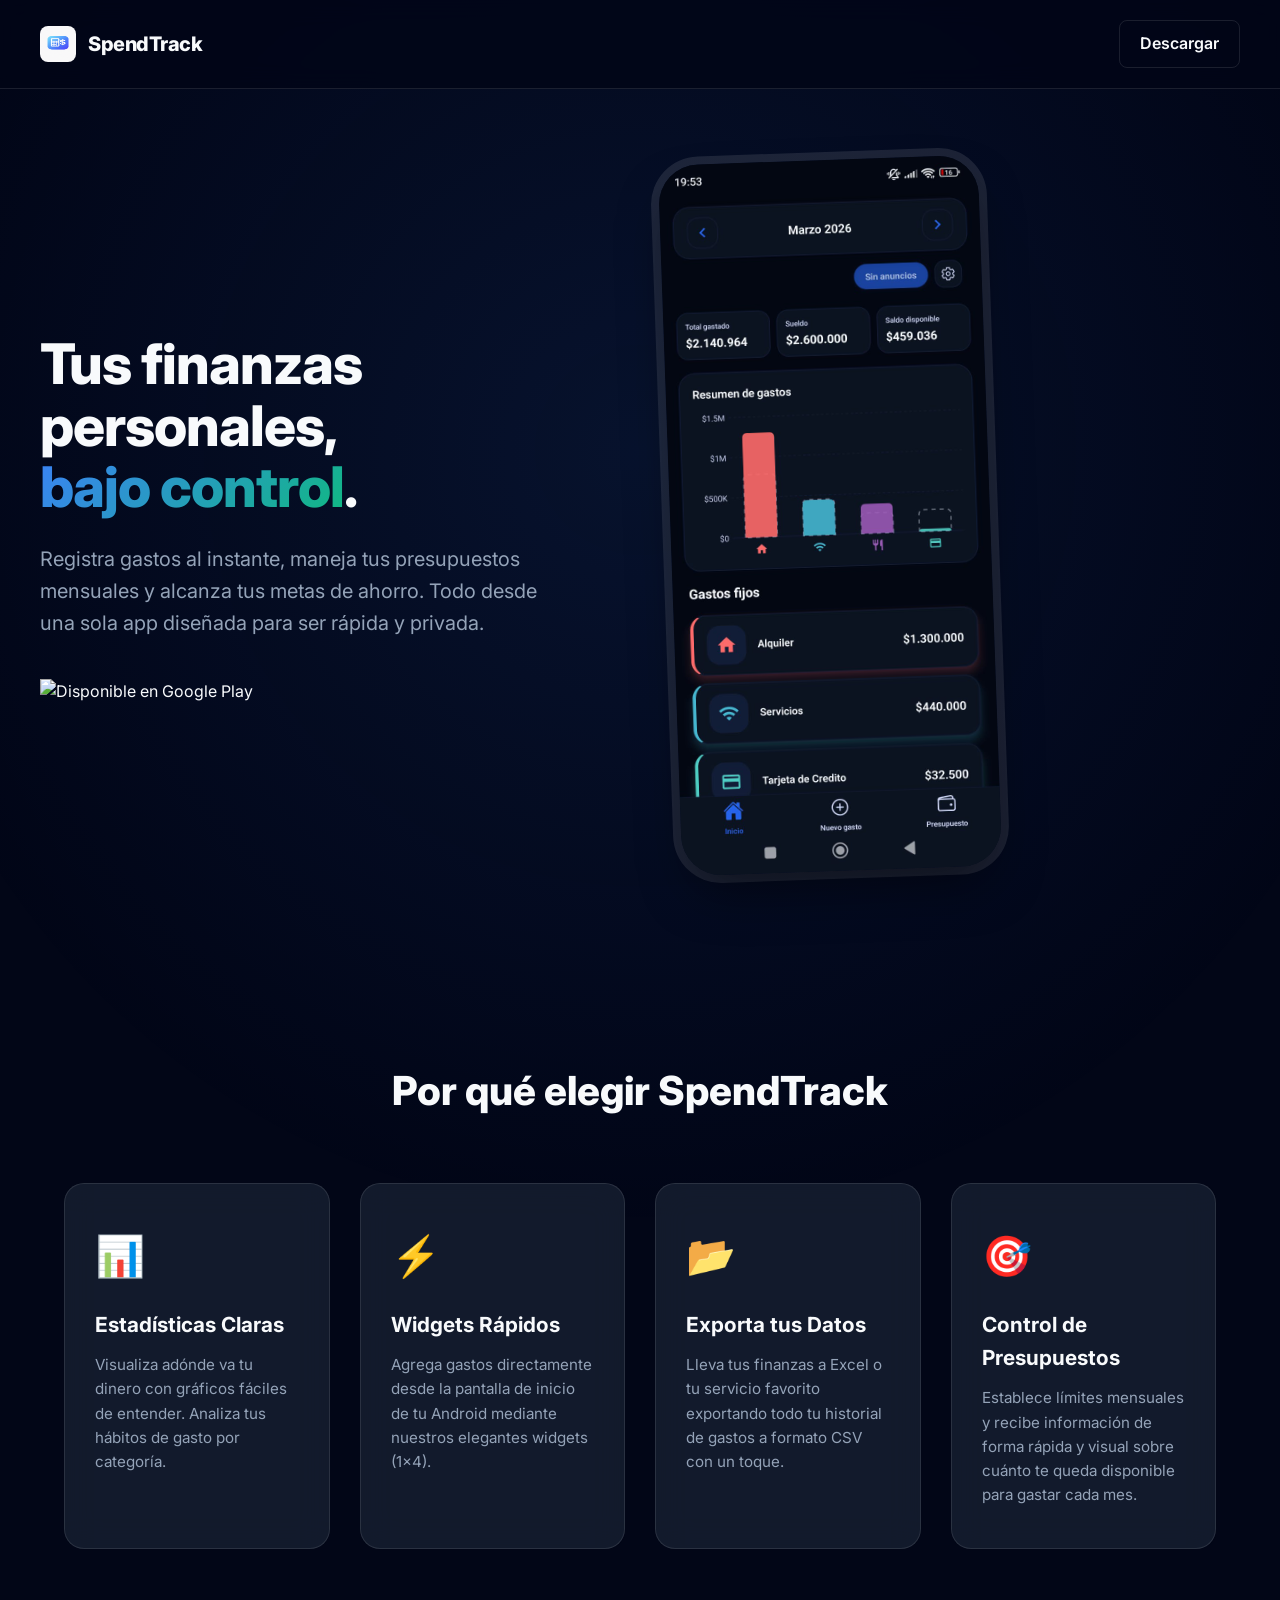
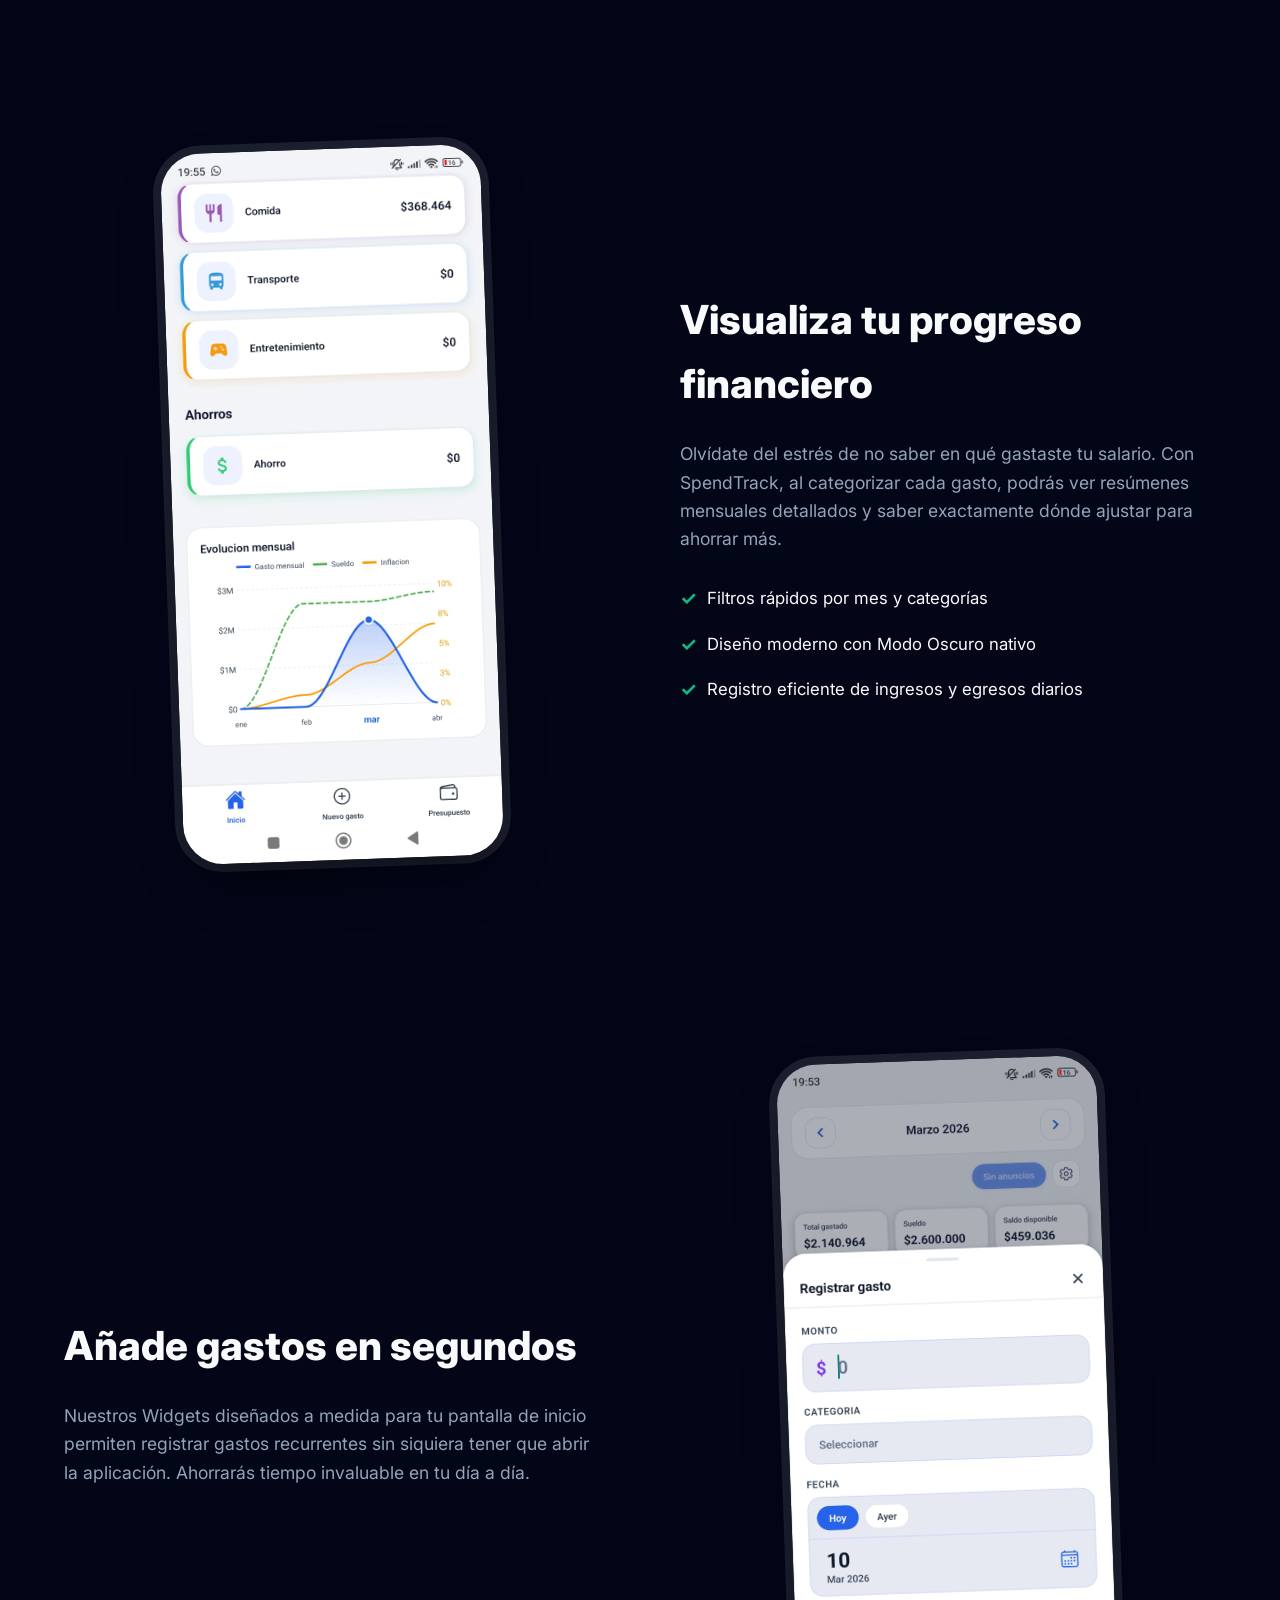
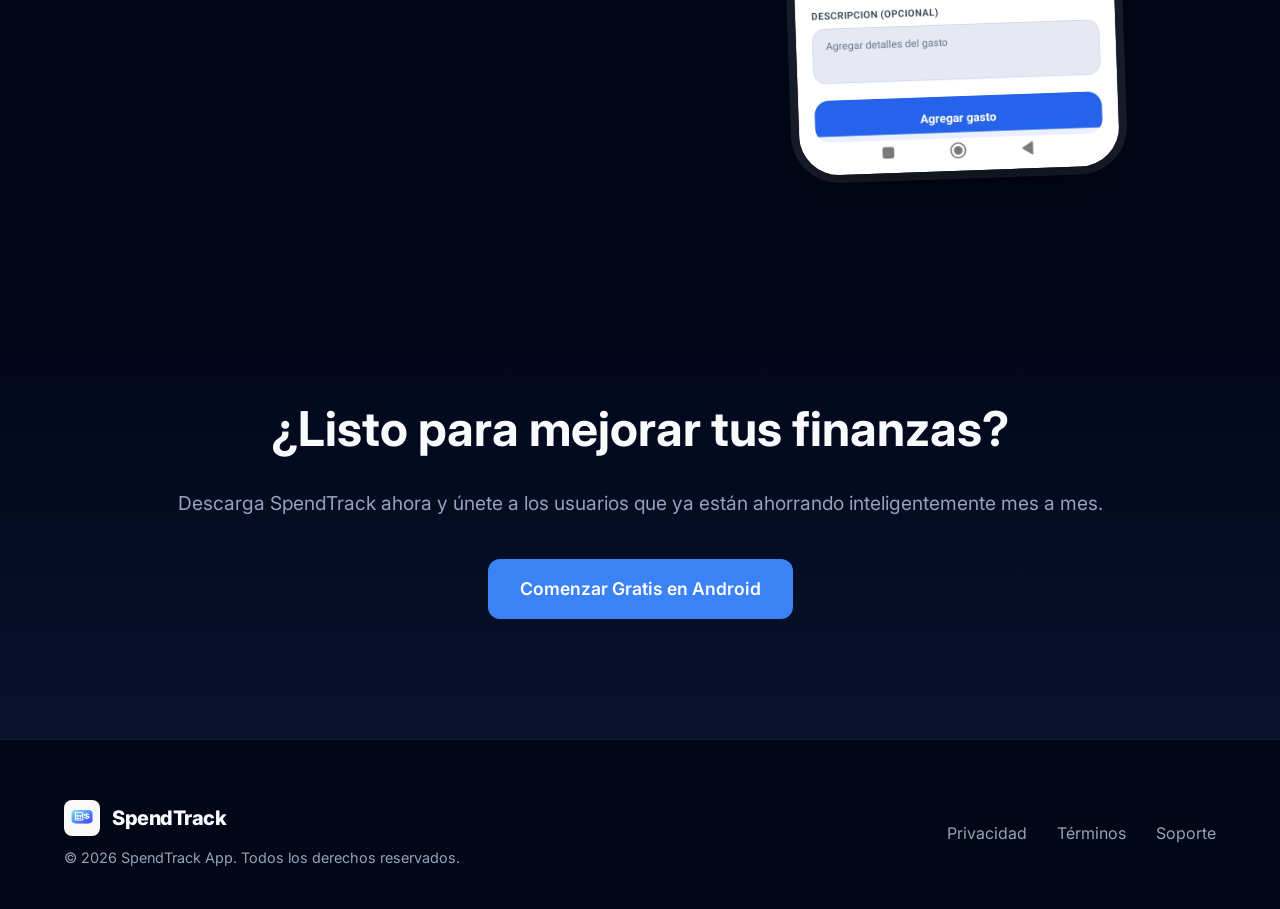
==== index.html @ b10edd85 "Pagina" ====
<!DOCTYPE html>
<html lang="es">
<head>
    <meta charset="UTF-8">
    <meta name="viewport" content="width=device-width, initial-scale=1.0">
    <!-- SEO Meta Tags -->
    <title>SpendTrack - La Mejor App de Control de Gastos y Presupuestos</title>
    <meta name="description" content="Toma el control de tus finanzas personales con SpendTrack. Registra gastos diarios, configura presupuestos mensuales, obtén estadísticas visuales y exporta a CSV.">
    <meta name="keywords" content="control de gastos, finanzas personales, presupuesto, tracker, app gastos, spendtrack">
    <link rel="canonical" href="https://ndirenzo.github.io/">
    
    <!-- Open Graph / Redes Sociales -->
    <meta property="og:title" content="SpendTrack - Controla tus Gastos Diarios">
    <meta property="og:description" content="Toma el control de tus finanzas personales con SpendTrack. Rápido, seguro y con widgets para Android.">
    <meta property="og:image" content="https://ndirenzo.github.io/assets/splash.png">
    <meta property="og:url" content="https://ndirenzo.github.io/">
    <meta property="og:type" content="website">

    <!-- Fonts -->
    <link rel="preconnect" href="https://fonts.googleapis.com">
    <link rel="preconnect" href="https://fonts.gstatic.com" crossorigin>
    <link href="https://fonts.googleapis.com/css2?family=Inter:wght@300;400;600;800&display=swap" rel="stylesheet">
    
    <!-- Styles -->
    <link rel="stylesheet" href="styles.css">
    
    <link rel="icon" type="image/png" href="assets/splash.png">
</head>
<body>
    <!-- Navbar -->
    <nav class="navbar">
        <div class="logo">
            <img src="assets/splash.png" alt="SpendTrack Logo" class="logo-img">
            <span>SpendTrack</span>
        </div>
        <a href="https://play.google.com/store/apps/details?id=com.controlgastos.appstock" target="_blank" class="btn btn-nav">Descargar</a>
    </nav>

    <!-- Hero Section -->
    <header class="hero">
        <div class="hero-content">
            <div class="hero-text reveal">
                <h1>Tus finanzas personales, <br><span class="highlight">bajo control</span>.</h1>
                <p>Registra gastos al instante, maneja tus presupuestos mensuales y alcanza tus metas de ahorro. Todo desde una sola app diseñada para ser rápida y privada.</p>
                <div class="cta-group">
                    <a href="https://play.google.com/store/apps/details?id=com.controlgastos.appstock" target="_blank" class="btn-download">
                        <img src="https://upload.wikimedia.org/wikipedia/commons/7/78/Google_Play_Store_badge_EN.svg" alt="Disponible en Google Play" class="play-badge">
                    </a>
                </div>
            </div>
            <div class="hero-image reveal">
                <img src="assets/home_esp_neg.jpeg" alt="Pantalla de inicio SpendTrack" class="app-mockup">
            </div>
        </div>
    </header>

    <!-- Features Section -->
    <section class="features" id="caracteristicas">
        <div class="container reveal">
            <h2 class="section-title">Por qué elegir SpendTrack</h2>
            <div class="feature-grid">
                <div class="feature-card">
                    <div class="feature-icon">📊</div>
                    <h3>Estadísticas Claras</h3>
                    <p>Visualiza adónde va tu dinero con gráficos fáciles de entender. Analiza tus hábitos de gasto por categoría.</p>
                </div>
                <div class="feature-card">
                    <div class="feature-icon">⚡</div>
                    <h3>Widgets Rápidos</h3>
                    <p>Agrega gastos directamente desde la pantalla de inicio de tu Android mediante nuestros elegantes widgets (1x4).</p>
                </div>
                <div class="feature-card">
                    <div class="feature-icon">📂</div>
                    <h3>Exporta tus Datos</h3>
                    <p>Lleva tus finanzas a Excel o tu servicio favorito exportando todo tu historial de gastos a formato CSV con un toque.</p>
                </div>
                <div class="feature-card">
                    <div class="feature-icon">🎯</div>
                    <h3>Control de Presupuestos</h3>
                    <p>Establece límites mensuales y recibe información de forma rápida y visual sobre cuánto te queda disponible para gastar cada mes.</p>
                </div>
            </div>
        </div>
    </section>

    <!-- Showcase Section -->
    <section class="showcase">
        <div class="container">
            <div class="showcase-content reveal">
                <div class="showcase-image">
                    <img src="assets/graf_esp.jpeg" alt="Estadísticas de gastos" class="app-mockup">
                </div>
                <div class="showcase-text">
                    <h2>Visualiza tu progreso financiero</h2>
                    <p>Olvídate del estrés de no saber en qué gastaste tu salario. Con SpendTrack, al categorizar cada gasto, podrás ver resúmenes mensuales detallados y saber exactamente dónde ajustar para ahorrar más.</p>
                    <ul class="benefit-list">
                        <li>Filtros rápidos por mes y categorías</li>
                        <li>Diseño moderno con Modo Oscuro nativo</li>
                        <li>Registro eficiente de ingresos y egresos diarios</li>
                    </ul>
                </div>
            </div>
        </div>
    </section>

    <!-- Showcase Reversed (Widgets) -->
    <section class="showcase showcase-reverse">
        <div class="container">
            <div class="showcase-content reveal">
                <div class="showcase-text">
                    <h2>Añade gastos en segundos</h2>
                    <p>Nuestros Widgets diseñados a medida para tu pantalla de inicio permiten registrar gastos recurrentes sin siquiera tener que abrir la aplicación. Ahorrarás tiempo invaluable en tu día a día.</p>
                </div>
                <div class="showcase-image showcase-widget">
                    <img src="assets/gasto_esp.jpeg" alt="Registro rápido" class="app-mockup">
                </div>
            </div>
        </div>
    </section>

    <!-- Final CTA -->
    <section class="cta-section reveal">
        <div class="container text-center">
            <h2>¿Listo para mejorar tus finanzas?</h2>
            <p>Descarga SpendTrack ahora y únete a los usuarios que ya están ahorrando inteligentemente mes a mes.</p>
            <a href="https://play.google.com/store/apps/details?id=com.controlgastos.appstock" target="_blank" class="btn btn-primary btn-large">
                Comenzar Gratis en Android
            </a>
        </div>
    </section>

    <!-- Footer -->
    <footer>
        <div class="container footer-content">
            <div class="footer-brand">
                <div class="logo">
                    <img src="assets/splash.png" alt="SpendTrack Logo" class="logo-img">
                    <span>SpendTrack</span>
                </div>
                <p>&copy; 2026 SpendTrack App. Todos los derechos reservados.</p>
            </div>
            <div class="footer-links">
                <a href="#">Privacidad</a>
                <a href="#">Términos</a>
                <a href="mailto:soporte@controlgastos.appstock">Soporte</a>
            </div>
        </div>
    </footer>

    <!-- Scripts -->
    <script src="script.js"></script>
</body>
</html>
---- styles.css ----
:root {
    --primary: #3b82f6;
    --primary-hover: #2563eb;
    --bg-dark: #020617; /* Very dark slate */
    --card-bg: rgba(30, 41, 59, 0.6);
    --card-border: rgba(255, 255, 255, 0.1);
    --text-main: #f8fafc;
    --text-muted: #94a3b8;
    --accent: #10b981;
}

* {
    margin: 0;
    padding: 0;
    box-sizing: border-box;
}

body {
    font-family: 'Inter', -apple-system, BlinkMacSystemFont, 'Segoe UI', Roboto, sans-serif;
    background-color: var(--bg-dark);
    color: var(--text-main);
    line-height: 1.6;
    overflow-x: hidden;
}

/* Background Gradients */
body::before {
    content: '';
    position: fixed;
    top: -50%;
    left: -50%;
    width: 200%;
    height: 200%;
    background: radial-gradient(circle at 50% 50%, rgba(59, 130, 246, 0.1) 0%, rgba(2, 6, 23, 0) 50%);
    z-index: -1;
    pointer-events: none;
}

a {
    text-decoration: none;
    color: inherit;
}

.container {
    max-width: 1200px;
    margin: 0 auto;
    padding: 0 24px;
}

/* Navbar */
.navbar {
    display: flex;
    justify-content: space-between;
    align-items: center;
    padding: 20px 40px;
    background: rgba(2, 6, 23, 0.8);
    backdrop-filter: blur(12px);
    -webkit-backdrop-filter: blur(12px);
    position: fixed;
    width: 100%;
    top: 0;
    z-index: 100;
    border-bottom: 1px solid var(--card-border);
}

.logo {
    display: flex;
    align-items: center;
    gap: 12px;
    font-weight: 800;
    font-size: 1.25rem;
    letter-spacing: -0.5px;
}

.logo-img {
    width: 36px;
    height: 36px;
    border-radius: 8px;
}

.btn {
    display: inline-block;
    padding: 10px 20px;
    border-radius: 8px;
    font-weight: 600;
    transition: all 0.3s ease;
    cursor: pointer;
}

.btn-nav {
    background: transparent;
    border: 1px solid var(--card-border);
    color: var(--text-main);
}

.btn-nav:hover {
    background: rgba(255, 255, 255, 0.1);
}

.btn-primary {
    background: var(--primary);
    color: #fff;
    border: none;
}

.btn-primary:hover {
    background: var(--primary-hover);
    transform: translateY(-2px);
    box-shadow: 0 10px 20px rgba(59, 130, 246, 0.3);
}

.btn-large {
    padding: 16px 32px;
    font-size: 1.1rem;
    border-radius: 12px;
}

.play-badge {
    height: 54px;
    transition: transform 0.2s;
}

.btn-download {
    display: inline-block;
}

.btn-download:hover .play-badge {
    transform: scale(1.05);
}

/* Hero Section */
.hero {
    padding: 160px 24px 80px;
    min-height: 100vh;
    display: flex;
    align-items: center;
    justify-content: center;
}

.hero-content {
    max-width: 1200px;
    display: grid;
    grid-template-columns: 1fr 1fr;
    gap: 60px;
    align-items: center;
}

.hero-text h1 {
    font-size: 3.5rem;
    line-height: 1.1;
    font-weight: 800;
    margin-bottom: 24px;
    letter-spacing: -1px;
}

.highlight {
    background: linear-gradient(135deg, #3b82f6, #10b981);
    -webkit-background-clip: text;
    -webkit-text-fill-color: transparent;
}

.hero-text p {
    font-size: 1.25rem;
    color: var(--text-muted);
    margin-bottom: 40px;
    max-width: 500px;
}

.app-mockup {
    width: 100%;
    max-width: 320px;
    border-radius: 40px;
    box-shadow: 0 25px 50px -12px rgba(0, 0, 0, 0.5), 0 0 0 8px rgba(255, 255, 255, 0.1);
    transform: rotate(-2deg);
    transition: transform 0.5s ease;
}

.app-mockup:hover {
    transform: rotate(0) scale(1.02);
}

.showcase-image {
    display: flex;
    justify-content: center;
    align-items: center;
}

/* Features Section */
.features {
    padding: 100px 0;
    position: relative;
}

.section-title {
    text-align: center;
    font-size: 2.5rem;
    margin-bottom: 60px;
    font-weight: 800;
}

.feature-grid {
    display: grid;
    grid-template-columns: repeat(auto-fit, minmax(250px, 1fr));
    gap: 30px;
}

.feature-card {
    background: var(--card-bg);
    backdrop-filter: blur(16px);
    -webkit-backdrop-filter: blur(16px);
    border: 1px solid var(--card-border);
    padding: 40px 30px;
    border-radius: 20px;
    transition: transform 0.3s ease, background 0.3s ease;
}

.feature-card:hover {
    transform: translateY(-10px);
    background: rgba(30, 41, 59, 0.8);
    border-color: rgba(255, 255, 255, 0.2);
}

.feature-icon {
    font-size: 2.5rem;
    margin-bottom: 20px;
}

.feature-card h3 {
    font-size: 1.3rem;
    margin-bottom: 12px;
}

.feature-card p {
    color: var(--text-muted);
    font-size: 0.95rem;
}

/* Showcase Section */
.showcase {
    padding: 100px 0;
}

.showcase-content {
    display: grid;
    grid-template-columns: 1fr 1fr;
    gap: 80px;
    align-items: center;
}

.showcase-text h2 {
    font-size: 2.5rem;
    margin-bottom: 24px;
    font-weight: 800;
}

.showcase-text p {
    font-size: 1.1rem;
    color: var(--text-muted);
    margin-bottom: 30px;
}

.benefit-list {
    list-style: none;
}

.benefit-list li {
    margin-bottom: 15px;
    font-size: 1.05rem;
    display: flex;
    align-items: center;
    gap: 10px;
}

.benefit-list li::before {
    content: '✓';
    color: var(--accent);
    font-weight: bold;
    font-size: 1.2rem;
}

/* Final CTA */
.cta-section {
    padding: 120px 0;
    background: linear-gradient(to top, rgba(59, 130, 246, 0.1), transparent);
}

.text-center {
    text-align: center;
}

.cta-section h2 {
    font-size: 3rem;
    margin-bottom: 20px;
}

.cta-section p {
    font-size: 1.2rem;
    color: var(--text-muted);
    margin-bottom: 40px;
}

/* Footer */
footer {
    padding: 60px 0 40px;
    border-top: 1px solid var(--card-border);
}

.footer-content {
    display: flex;
    justify-content: space-between;
    align-items: center;
    flex-wrap: wrap;
    gap: 20px;
}

.footer-brand p {
    color: var(--text-muted);
    margin-top: 10px;
    font-size: 0.9rem;
}

.footer-links {
    display: flex;
    gap: 30px;
}

.footer-links a {
    color: var(--text-muted);
    transition: color 0.2s;
}

.footer-links a:hover {
    color: var(--text-main);
}

/* Animations */
.reveal {
    opacity: 0;
    transform: translateY(30px);
    transition: all 0.8s ease-out;
}

.reveal.active {
    opacity: 1;
    transform: translateY(0);
}

/* Responsive */
@media (max-width: 992px) {
    .hero-content, .showcase-content {
        grid-template-columns: 1fr;
        text-align: center;
    }
    
    .hero-text h1 {
        font-size: 2.8rem;
    }

    .hero-text p {
        margin: 0 auto 40px;
    }

    .showcase-reverse .showcase-text {
        order: 1;
    }

    .showcase-reverse .showcase-image {
        order: 2;
    }

    .benefit-list li {
        justify-content: center;
    }
    
    .navbar {
        padding: 15px 20px;
    }
}
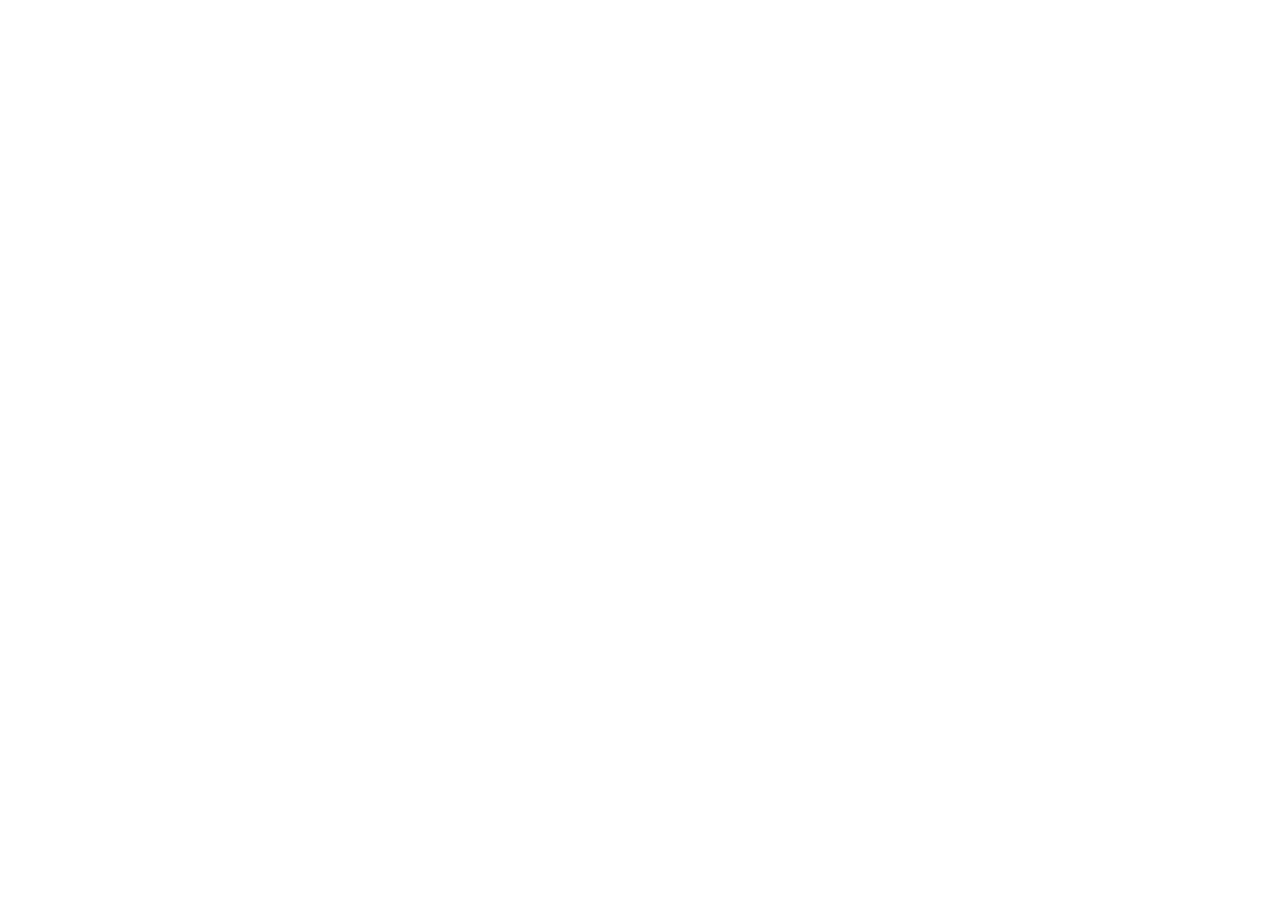
==== commit 12cbbf37: "Estructura de WikiRace, reubicación de página a /gastos y limpieza" ====
--- a/index.html
+++ b/index.html
@@ -3,151 +3,9 @@
 <head>
     <meta charset="UTF-8">
     <meta name="viewport" content="width=device-width, initial-scale=1.0">
-    <!-- SEO Meta Tags -->
-    <title>SpendTrack - La Mejor App de Control de Gastos y Presupuestos</title>
-    <meta name="description" content="Toma el control de tus finanzas personales con SpendTrack. Registra gastos diarios, configura presupuestos mensuales, obtén estadísticas visuales y exporta a CSV.">
-    <meta name="keywords" content="control de gastos, finanzas personales, presupuesto, tracker, app gastos, spendtrack">
-    <link rel="canonical" href="https://ndirenzo.github.io/">
-    
-    <!-- Open Graph / Redes Sociales -->
-    <meta property="og:title" content="SpendTrack - Controla tus Gastos Diarios">
-    <meta property="og:description" content="Toma el control de tus finanzas personales con SpendTrack. Rápido, seguro y con widgets para Android.">
-    <meta property="og:image" content="https://ndirenzo.github.io/assets/splash.png">
-    <meta property="og:url" content="https://ndirenzo.github.io/">
-    <meta property="og:type" content="website">
-
-    <!-- Fonts -->
-    <link rel="preconnect" href="https://fonts.googleapis.com">
-    <link rel="preconnect" href="https://fonts.gstatic.com" crossorigin>
-    <link href="https://fonts.googleapis.com/css2?family=Inter:wght@300;400;600;800&display=swap" rel="stylesheet">
-    
-    <!-- Styles -->
-    <link rel="stylesheet" href="styles.css">
-    
-    <link rel="icon" type="image/png" href="assets/splash.png">
+    <title>WikiRace</title>
 </head>
 <body>
-    <!-- Navbar -->
-    <nav class="navbar">
-        <div class="logo">
-            <img src="assets/splash.png" alt="SpendTrack Logo" class="logo-img">
-            <span>SpendTrack</span>
-        </div>
-        <a href="https://play.google.com/store/apps/details?id=com.controlgastos.appstock" target="_blank" class="btn btn-nav">Descargar</a>
-    </nav>
-
-    <!-- Hero Section -->
-    <header class="hero">
-        <div class="hero-content">
-            <div class="hero-text reveal">
-                <h1>Tus finanzas personales, <br><span class="highlight">bajo control</span>.</h1>
-                <p>Registra gastos al instante, maneja tus presupuestos mensuales y alcanza tus metas de ahorro. Todo desde una sola app diseñada para ser rápida y privada.</p>
-                <div class="cta-group">
-                    <a href="https://play.google.com/store/apps/details?id=com.controlgastos.appstock" target="_blank" class="btn-download">
-                        <img src="https://upload.wikimedia.org/wikipedia/commons/7/78/Google_Play_Store_badge_EN.svg" alt="Disponible en Google Play" class="play-badge">
-                    </a>
-                </div>
-            </div>
-            <div class="hero-image reveal">
-                <img src="assets/home_esp_neg.jpeg" alt="Pantalla de inicio SpendTrack" class="app-mockup">
-            </div>
-        </div>
-    </header>
-
-    <!-- Features Section -->
-    <section class="features" id="caracteristicas">
-        <div class="container reveal">
-            <h2 class="section-title">Por qué elegir SpendTrack</h2>
-            <div class="feature-grid">
-                <div class="feature-card">
-                    <div class="feature-icon">📊</div>
-                    <h3>Estadísticas Claras</h3>
-                    <p>Visualiza adónde va tu dinero con gráficos fáciles de entender. Analiza tus hábitos de gasto por categoría.</p>
-                </div>
-                <div class="feature-card">
-                    <div class="feature-icon">⚡</div>
-                    <h3>Widgets Rápidos</h3>
-                    <p>Agrega gastos directamente desde la pantalla de inicio de tu Android mediante nuestros elegantes widgets (1x4).</p>
-                </div>
-                <div class="feature-card">
-                    <div class="feature-icon">📂</div>
-                    <h3>Exporta tus Datos</h3>
-                    <p>Lleva tus finanzas a Excel o tu servicio favorito exportando todo tu historial de gastos a formato CSV con un toque.</p>
-                </div>
-                <div class="feature-card">
-                    <div class="feature-icon">🎯</div>
-                    <h3>Control de Presupuestos</h3>
-                    <p>Establece límites mensuales y recibe información de forma rápida y visual sobre cuánto te queda disponible para gastar cada mes.</p>
-                </div>
-            </div>
-        </div>
-    </section>
-
-    <!-- Showcase Section -->
-    <section class="showcase">
-        <div class="container">
-            <div class="showcase-content reveal">
-                <div class="showcase-image">
-                    <img src="assets/graf_esp.jpeg" alt="Estadísticas de gastos" class="app-mockup">
-                </div>
-                <div class="showcase-text">
-                    <h2>Visualiza tu progreso financiero</h2>
-                    <p>Olvídate del estrés de no saber en qué gastaste tu salario. Con SpendTrack, al categorizar cada gasto, podrás ver resúmenes mensuales detallados y saber exactamente dónde ajustar para ahorrar más.</p>
-                    <ul class="benefit-list">
-                        <li>Filtros rápidos por mes y categorías</li>
-                        <li>Diseño moderno con Modo Oscuro nativo</li>
-                        <li>Registro eficiente de ingresos y egresos diarios</li>
-                    </ul>
-                </div>
-            </div>
-        </div>
-    </section>
-
-    <!-- Showcase Reversed (Widgets) -->
-    <section class="showcase showcase-reverse">
-        <div class="container">
-            <div class="showcase-content reveal">
-                <div class="showcase-text">
-                    <h2>Añade gastos en segundos</h2>
-                    <p>Nuestros Widgets diseñados a medida para tu pantalla de inicio permiten registrar gastos recurrentes sin siquiera tener que abrir la aplicación. Ahorrarás tiempo invaluable en tu día a día.</p>
-                </div>
-                <div class="showcase-image showcase-widget">
-                    <img src="assets/gasto_esp.jpeg" alt="Registro rápido" class="app-mockup">
-                </div>
-            </div>
-        </div>
-    </section>
-
-    <!-- Final CTA -->
-    <section class="cta-section reveal">
-        <div class="container text-center">
-            <h2>¿Listo para mejorar tus finanzas?</h2>
-            <p>Descarga SpendTrack ahora y únete a los usuarios que ya están ahorrando inteligentemente mes a mes.</p>
-            <a href="https://play.google.com/store/apps/details?id=com.controlgastos.appstock" target="_blank" class="btn btn-primary btn-large">
-                Comenzar Gratis en Android
-            </a>
-        </div>
-    </section>
-
-    <!-- Footer -->
-    <footer>
-        <div class="container footer-content">
-            <div class="footer-brand">
-                <div class="logo">
-                    <img src="assets/splash.png" alt="SpendTrack Logo" class="logo-img">
-                    <span>SpendTrack</span>
-                </div>
-                <p>&copy; 2026 SpendTrack App. Todos los derechos reservados.</p>
-            </div>
-            <div class="footer-links">
-                <a href="#">Privacidad</a>
-                <a href="#">Términos</a>
-                <a href="mailto:soporte@controlgastos.appstock">Soporte</a>
-            </div>
-        </div>
-    </footer>
-
-    <!-- Scripts -->
-    <script src="script.js"></script>
+    <!-- Espacio en blanco preparado para WikiRace -->
 </body>
 </html>
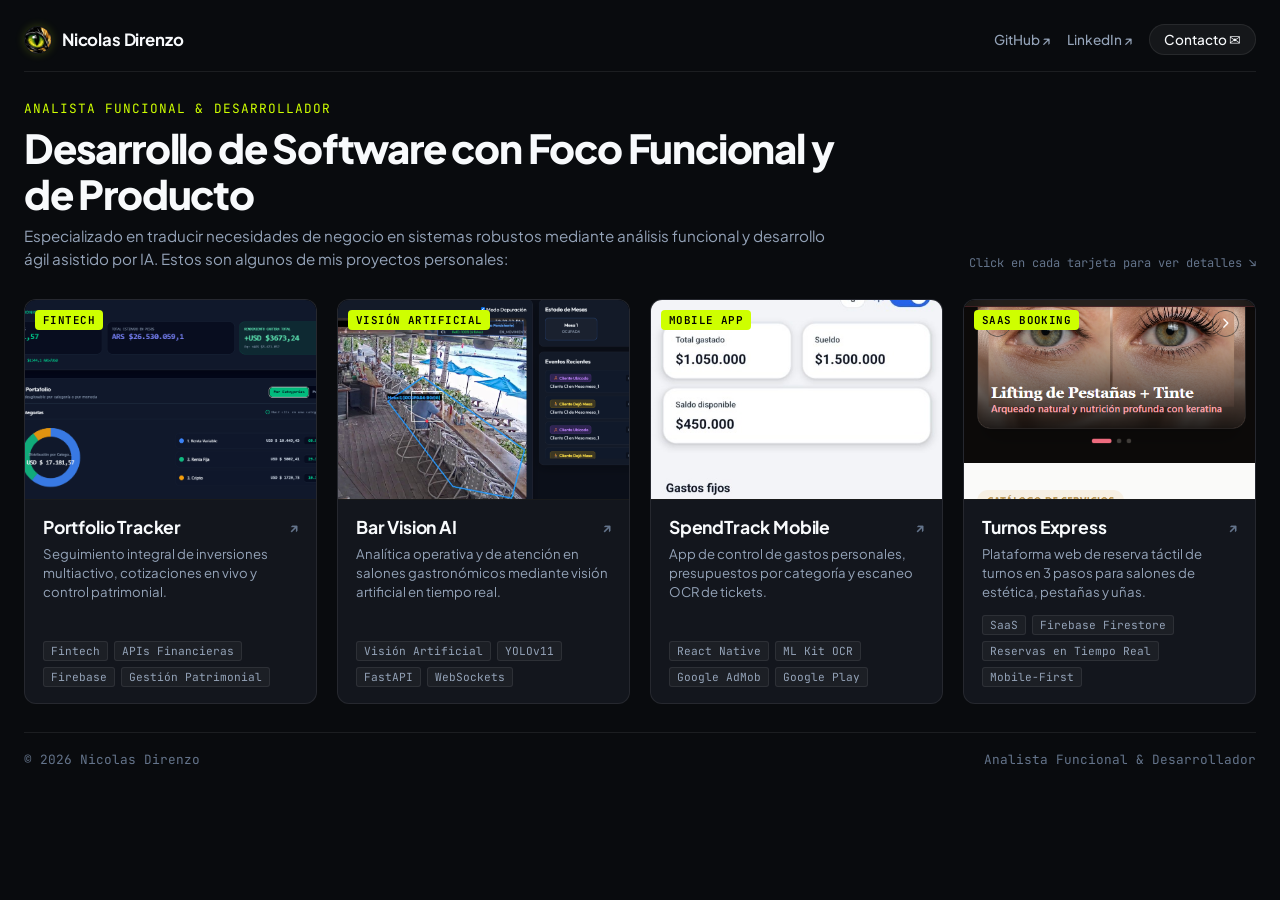
==== commit 5c707397: "portfolio" ====
--- a/index.html
+++ b/index.html
@@ -1,11 +1,185 @@
 <!DOCTYPE html>
 <html lang="es">
 <head>
-    <meta charset="UTF-8">
-    <meta name="viewport" content="width=device-width, initial-scale=1.0">
-    <title>WikiRace</title>
+  <meta charset="UTF-8">
+  <meta name="viewport" content="width=device-width, initial-scale=1.0">
+  <title>Nicolas Direnzo | Analista Funcional & Desarrollador</title>
+  <meta name="description" content="Portfolio de Nicolas Direnzo: Analista Funcional & Desarrollador. Proyectos en Fintech, Visión Artificial, Mobile y SaaS.">
+
+  <!-- Open Graph -->
+  <meta property="og:title" content="Nicolas Direnzo - Analista Funcional & Desarrollador">
+  <meta property="og:description" content="Proyectos de software con foco en producto: fintech, visión computacional, mobile y SaaS.">
+  <meta property="og:type" content="website">
+
+  <!-- Fonts -->
+  <link rel="preconnect" href="https://fonts.googleapis.com">
+  <link rel="preconnect" href="https://fonts.gstatic.com" crossorigin>
+  <link href="https://fonts.googleapis.com/css2?family=JetBrains+Mono:wght@400;500;600&family=Plus+Jakarta+Sans:wght@400;500;600;700;800&display=swap" rel="stylesheet">
+  
+  <link rel="stylesheet" href="styles.css">
+  <link rel="icon" type="image/png" href="assets/favicon.png">
+  <link rel="apple-touch-icon" href="assets/favicon.png">
 </head>
 <body>
-    <!-- Espacio en blanco preparado para WikiRace -->
+
+  <div class="portfolio-wrapper">
+    <!-- Top Bar -->
+    <header class="top-bar">
+      <div class="brand">
+        <img src="assets/favicon.png" alt="Nicolas Direnzo" class="brand-avatar">
+        <span>Nicolas Direnzo</span>
+      </div>
+
+      <div class="top-links">
+        <a href="https://github.com/ndirenzo" target="_blank" class="link-btn">GitHub ↗</a>
+        <a href="https://www.linkedin.com/in/nicol%C3%A1s-direnzo-29736717a" target="_blank" class="link-btn">LinkedIn ↗</a>
+        <a href="mailto:ndirenzo@fi.uba.ar" class="link-btn btn-pill">Contacto ✉</a>
+      </div>
+    </header>
+
+    <!-- Compact Hero -->
+    <section class="compact-hero">
+      <div class="hero-text">
+        <span class="hero-role">Analista Funcional & Desarrollador</span>
+        <h1 class="hero-name">Desarrollo de Software con Foco Funcional y de Producto</h1>
+        <p class="hero-desc">
+          Especializado en traducir necesidades de negocio en sistemas robustos mediante análisis funcional y desarrollo ágil asistido por IA. Estos son algunos de mis proyectos personales:
+        </p>
+      </div>
+      <div class="hero-hint">
+        <span>Click en cada tarjeta para ver detalles ↘</span>
+      </div>
+    </section>
+
+    <!-- 4 Horizontal Project Cards (Order: Portfolio Tracker, Bar Vision, SpendTrack, Turnos Express) -->
+    <section class="cards-row-grid">
+
+      <!-- 1. PORTFOLIO TRACKER -->
+      <div class="card-item" data-project="portfolio-tracker">
+        <div class="card-thumb">
+          <img src="assets/projects/portfolio_tracker.png" alt="Portfolio Tracker" class="card-img">
+          <span class="card-overlay-badge">Fintech</span>
+        </div>
+        <div class="card-content">
+          <div>
+            <div class="card-title">
+              <span>Portfolio Tracker</span>
+              <span class="card-action-icon">↗</span>
+            </div>
+            <p class="card-tagline">
+              Seguimiento integral de inversiones multiactivo, cotizaciones en vivo y control patrimonial.
+            </p>
+          </div>
+          <div class="card-tags">
+            <span class="tag-pill">Fintech</span>
+            <span class="tag-pill">APIs Financieras</span>
+            <span class="tag-pill">Firebase</span>
+            <span class="tag-pill">Gestión Patrimonial</span>
+          </div>
+        </div>
+      </div>
+
+      <!-- 2. BAR VISION AI -->
+      <div class="card-item" data-project="bar-vision">
+        <div class="card-thumb">
+          <img src="assets/projects/bar_vision.png" alt="Bar Vision AI" class="card-img">
+          <span class="card-overlay-badge">Visión Artificial</span>
+        </div>
+        <div class="card-content">
+          <div>
+            <div class="card-title">
+              <span>Bar Vision AI</span>
+              <span class="card-action-icon">↗</span>
+            </div>
+            <p class="card-tagline">
+              Analítica operativa y de atención en salones gastronómicos mediante visión artificial en tiempo real.
+            </p>
+          </div>
+          <div class="card-tags">
+            <span class="tag-pill">Visión Artificial</span>
+            <span class="tag-pill">YOLOv11</span>
+            <span class="tag-pill">FastAPI</span>
+            <span class="tag-pill">WebSockets</span>
+          </div>
+        </div>
+      </div>
+
+      <!-- 3. SPENDTRACK MOBILE -->
+      <div class="card-item" data-project="spendtrack-mobile">
+        <div class="card-thumb">
+          <img src="assets/projects/spendtrack_mobile.jpg" alt="SpendTrack Mobile" class="card-img">
+          <span class="card-overlay-badge">Mobile App</span>
+        </div>
+        <div class="card-content">
+          <div>
+            <div class="card-title">
+              <span>SpendTrack Mobile</span>
+              <span class="card-action-icon">↗</span>
+            </div>
+            <p class="card-tagline">
+              App de control de gastos personales, presupuestos por categoría y escaneo OCR de tickets.
+            </p>
+          </div>
+          <div class="card-tags">
+            <span class="tag-pill">React Native</span>
+            <span class="tag-pill">ML Kit OCR</span>
+            <span class="tag-pill">Google AdMob</span>
+            <span class="tag-pill">Google Play</span>
+          </div>
+        </div>
+      </div>
+
+      <!-- 4. TURNOS EXPRESS -->
+      <div class="card-item" data-project="turnos">
+        <div class="card-thumb">
+          <img src="assets/projects/turnos_mobile.png" alt="Turnos Express" class="card-img">
+          <span class="card-overlay-badge">SaaS Booking</span>
+        </div>
+        <div class="card-content">
+          <div>
+            <div class="card-title">
+              <span>Turnos Express</span>
+              <span class="card-action-icon">↗</span>
+            </div>
+            <p class="card-tagline">
+              Plataforma web de reserva táctil de turnos en 3 pasos para salones de estética, pestañas y uñas.
+            </p>
+          </div>
+          <div class="card-tags">
+            <span class="tag-pill">SaaS</span>
+            <span class="tag-pill">Firebase Firestore</span>
+            <span class="tag-pill">Reservas en Tiempo Real</span>
+            <span class="tag-pill">Mobile-First</span>
+          </div>
+        </div>
+      </div>
+
+    </section>
+
+    <!-- Bottom Footer -->
+    <footer class="bottom-footer">
+      <span>© 2026 Nicolas Direnzo</span>
+      <span>Analista Funcional & Desarrollador</span>
+    </footer>
+  </div>
+
+  <!-- Adaptive Details Modal -->
+  <div id="project-modal" class="modal-backdrop" role="dialog" aria-modal="true">
+    <div class="modal-card">
+      <div class="modal-header">
+        <div>
+          <span id="modal-badge" style="font-family: var(--font-mono); font-size: 0.75rem; color: var(--accent); text-transform: uppercase;"></span>
+          <h3 id="modal-title" style="font-size: 1.25rem; font-weight: 700; letter-spacing: -0.01em;"></h3>
+        </div>
+        <button id="modal-close-btn" class="modal-close-btn" aria-label="Cerrar">&times;</button>
+      </div>
+
+      <div class="modal-body" id="modal-dynamic-body">
+        <!-- Rendered dynamically based on project orientation -->
+      </div>
+    </div>
+  </div>
+
+  <script src="app.js"></script>
 </body>
 </html>
--- a/styles.css
+++ b/styles.css
@@ -0,0 +1,577 @@
+/* ==========================================================================
+   COMPACT DEVELOPER PORTFOLIO - NICO DI RENZO
+   4 Horizontal Project Cards • One-Screen Focus • Adaptive Dynamic Modals
+   Custom Focal Centering for Key Dashboards (Donut Chart & Person Detection)
+   ========================================================================== */
+
+:root {
+  --bg: #090b0e;
+  --bg-card: #13161d;
+  --bg-card-hover: #1b202a;
+  --border: rgba(255, 255, 255, 0.08);
+  --border-hover: rgba(206, 255, 0, 0.5);
+  --accent: #CEFF00; /* Acid Volt */
+  --accent-cyan: #38bdf8;
+  --accent-emerald: #34d399;
+  
+  --text-main: #f8fafc;
+  --text-muted: #94a3b8;
+  --text-faint: #64748b;
+  
+  --font-sans: 'Plus Jakarta Sans', 'Inter', -apple-system, BlinkMacSystemFont, sans-serif;
+  --font-mono: 'JetBrains Mono', monospace;
+  
+  --radius: 12px;
+  --radius-sm: 6px;
+  --transition: all 0.25s cubic-bezier(0.16, 1, 0.3, 1);
+}
+
+*, *::before, *::after {
+  box-sizing: border-box;
+  margin: 0;
+  padding: 0;
+}
+
+html, body {
+  background-color: var(--bg);
+  color: var(--text-main);
+  font-family: var(--font-sans);
+  min-height: 100vh;
+  -webkit-font-smoothing: antialiased;
+}
+
+body {
+  display: flex;
+  flex-direction: column;
+  justify-content: space-between;
+  padding: 24px;
+}
+
+.portfolio-wrapper {
+  max-width: 1320px;
+  width: 100%;
+  margin: 0 auto;
+  display: flex;
+  flex-direction: column;
+  gap: 28px;
+}
+
+/* Header & Compact Nav */
+.top-bar {
+  display: flex;
+  justify-content: space-between;
+  align-items: center;
+  padding-bottom: 16px;
+  border-bottom: 1px solid var(--border);
+}
+
+.brand-avatar {
+  width: 28px;
+  height: 28px;
+  border-radius: 50%;
+  object-fit: cover;
+  border: 1px solid var(--border);
+  box-shadow: 0 0 10px rgba(206, 255, 0, 0.2);
+}
+
+.brand {
+  display: flex;
+  align-items: center;
+  gap: 10px;
+  font-weight: 700;
+  font-size: 1.05rem;
+  letter-spacing: -0.01em;
+}
+
+.status-dot {
+  width: 8px;
+  height: 8px;
+  border-radius: 50%;
+  background: var(--accent);
+  box-shadow: 0 0 8px var(--accent);
+}
+
+.top-links {
+  display: flex;
+  align-items: center;
+  gap: 16px;
+}
+
+.link-btn {
+  font-size: 0.85rem;
+  color: var(--text-muted);
+  text-decoration: none;
+  font-weight: 500;
+  display: inline-flex;
+  align-items: center;
+  gap: 4px;
+  transition: var(--transition);
+}
+
+.link-btn:hover {
+  color: var(--accent);
+}
+
+.link-btn.btn-pill {
+  padding: 6px 14px;
+  background: rgba(255, 255, 255, 0.05);
+  border: 1px solid var(--border);
+  border-radius: 9999px;
+  color: var(--text-main);
+}
+
+.link-btn.btn-pill:hover {
+  border-color: var(--accent);
+  background: rgba(206, 255, 0, 0.08);
+}
+
+/* Compact Hero Header */
+.compact-hero {
+  display: flex;
+  justify-content: space-between;
+  align-items: flex-end;
+  gap: 20px;
+  flex-wrap: wrap;
+}
+
+.hero-text {
+  max-width: 820px;
+}
+
+.hero-role {
+  font-family: var(--font-mono);
+  font-size: 0.8rem;
+  color: var(--accent);
+  text-transform: uppercase;
+  letter-spacing: 0.08em;
+  margin-bottom: 8px;
+  display: block;
+}
+
+.hero-name {
+  font-size: clamp(1.8rem, 3.5vw, 2.5rem);
+  font-weight: 800;
+  letter-spacing: -0.03em;
+  line-height: 1.15;
+  margin-bottom: 8px;
+}
+
+.hero-desc {
+  font-size: 0.95rem;
+  color: var(--text-muted);
+  line-height: 1.5;
+}
+
+.hero-hint {
+  font-family: var(--font-mono);
+  font-size: 0.75rem;
+  color: var(--text-faint);
+  display: flex;
+  align-items: center;
+  gap: 6px;
+}
+
+/* 4-Column Horizontal Cards Grid */
+.cards-row-grid {
+  display: grid;
+  grid-template-columns: repeat(4, 1fr);
+  gap: 20px;
+}
+
+.card-item {
+  background: var(--bg-card);
+  border: 1px solid var(--border);
+  border-radius: var(--radius);
+  overflow: hidden;
+  display: flex;
+  flex-direction: column;
+  cursor: pointer;
+  transition: var(--transition);
+  position: relative;
+  text-decoration: none;
+  color: inherit;
+}
+
+.card-item:hover {
+  transform: translateY(-5px);
+  border-color: var(--border-hover);
+  box-shadow: 0 16px 32px -10px rgba(0, 0, 0, 0.7), 0 0 20px rgba(206, 255, 0, 0.12);
+}
+
+/* Card Visual Thumbnail */
+.card-thumb {
+  position: relative;
+  width: 100%;
+  height: 200px;
+  background: #050608;
+  overflow: hidden;
+  border-bottom: 1px solid var(--border);
+  display: flex;
+  align-items: center;
+  justify-content: center;
+}
+
+.card-img {
+  width: 100%;
+  height: 100%;
+  object-fit: cover;
+  object-position: center top;
+  transition: transform 0.4s ease;
+}
+
+/* Specific Thumbnail Focal Points */
+.card-item[data-project="portfolio-tracker"] .card-img {
+  object-position: center 78%; /* Centers directly on the Donut / Pie Chart */
+}
+
+.card-item[data-project="bar-vision"] .card-img {
+  object-position: 32% 45%; /* Centers directly on the Person & Table Detection */
+}
+
+.card-item[data-project="spendtrack-mobile"] .card-img {
+  object-position: center 20%;
+}
+
+.card-item[data-project="turnos"] .card-img {
+  object-position: center 15%;
+}
+
+.card-item:hover .card-img {
+  transform: scale(1.06);
+}
+
+.card-overlay-badge {
+  position: absolute;
+  top: 10px;
+  left: 10px;
+  font-family: var(--font-mono);
+  font-size: 0.68rem;
+  font-weight: 600;
+  color: #000;
+  background: var(--accent);
+  padding: 3px 8px;
+  border-radius: 4px;
+  letter-spacing: 0.04em;
+  text-transform: uppercase;
+  z-index: 2;
+}
+
+/* Card Content Area */
+.card-content {
+  padding: 16px 18px;
+  display: flex;
+  flex-direction: column;
+  justify-content: space-between;
+  flex-grow: 1;
+}
+
+.card-title {
+  font-size: 1.1rem;
+  font-weight: 700;
+  letter-spacing: -0.01em;
+  margin-bottom: 6px;
+  display: flex;
+  align-items: center;
+  justify-content: space-between;
+}
+
+.card-action-icon {
+  font-size: 0.85rem;
+  color: var(--text-faint);
+  transition: var(--transition);
+}
+
+.card-item:hover .card-action-icon {
+  color: var(--accent);
+  transform: translate(2px, -2px);
+}
+
+.card-tagline {
+  font-size: 0.825rem;
+  color: var(--text-muted);
+  line-height: 1.45;
+  margin-bottom: 14px;
+}
+
+.card-tags {
+  display: flex;
+  flex-wrap: wrap;
+  gap: 6px;
+}
+
+.tag-pill {
+  font-family: var(--font-mono);
+  font-size: 0.7rem;
+  padding: 2px 7px;
+  border-radius: 3px;
+  background: rgba(255, 255, 255, 0.04);
+  border: 1px solid var(--border);
+  color: var(--text-muted);
+}
+
+/* Compact Footer */
+.bottom-footer {
+  display: flex;
+  justify-content: space-between;
+  align-items: center;
+  padding-top: 18px;
+  border-top: 1px solid var(--border);
+  font-size: 0.8rem;
+  color: var(--text-faint);
+  font-family: var(--font-mono);
+}
+
+/* ==========================================================================
+   Adaptive Modal Architecture
+   ========================================================================== */
+.modal-backdrop {
+  position: fixed;
+  inset: 0;
+  background: rgba(5, 7, 10, 0.92);
+  backdrop-filter: blur(14px);
+  z-index: 1000;
+  display: flex;
+  align-items: center;
+  justify-content: center;
+  padding: 20px;
+  opacity: 0;
+  pointer-events: none;
+  transition: opacity 0.25s ease;
+}
+
+.modal-backdrop.active {
+  opacity: 1;
+  pointer-events: auto;
+}
+
+.modal-card {
+  background: #11141b;
+  border: 1px solid var(--border);
+  border-radius: var(--radius);
+  width: 100%;
+  max-width: 960px;
+  max-height: 90vh;
+  overflow-y: auto;
+  box-shadow: 0 25px 60px -15px rgba(0, 0, 0, 0.9);
+  transform: scale(0.96);
+  transition: transform 0.25s cubic-bezier(0.16, 1, 0.3, 1);
+  position: relative;
+}
+
+.modal-backdrop.active .modal-card {
+  transform: scale(1);
+}
+
+.modal-header {
+  padding: 16px 22px;
+  border-bottom: 1px solid var(--border);
+  display: flex;
+  justify-content: space-between;
+  align-items: center;
+  position: sticky;
+  top: 0;
+  background: rgba(17, 20, 27, 0.98);
+  backdrop-filter: blur(10px);
+  z-index: 10;
+}
+
+.modal-close-btn {
+  background: none;
+  border: none;
+  color: var(--text-muted);
+  font-size: 1.5rem;
+  cursor: pointer;
+  line-height: 1;
+  padding: 4px 8px;
+  border-radius: 4px;
+  transition: var(--transition);
+}
+
+.modal-close-btn:hover {
+  color: #fff;
+  background: rgba(255, 255, 255, 0.08);
+}
+
+.modal-body {
+  padding: 22px;
+}
+
+/* ==========================================================================
+   LAYOUT A: PORTRAIT / MOBILE ONLY (SpendTrack Mobile)
+   ========================================================================== */
+.modal-layout-portrait {
+  display: grid;
+  grid-template-columns: 260px 1fr;
+  gap: 22px;
+  align-items: start;
+}
+
+.modal-layout-portrait .modal-media-pane {
+  background: #06070a;
+  border-radius: var(--radius-sm);
+  border: 1px solid var(--border);
+  display: flex;
+  align-items: center;
+  justify-content: center;
+  padding: 10px;
+  min-height: 440px;
+  max-height: 480px;
+  overflow: hidden;
+}
+
+.modal-layout-portrait .modal-media-pane img {
+  max-height: 460px;
+  width: auto;
+  max-width: 100%;
+  object-fit: contain;
+  border-radius: 6px;
+  display: block;
+}
+
+.modal-layout-portrait .modal-content-pane {
+  display: flex;
+  flex-direction: column;
+  gap: 12px;
+}
+
+/* ==========================================================================
+   LAYOUT B: LANDSCAPE / DESKTOP (Portfolio Tracker, Bar Vision, Turnos)
+   With precise custom focal points for Donut Chart & Person Tracking
+   ========================================================================== */
+.modal-layout-landscape {
+  display: flex;
+  flex-direction: column;
+  gap: 16px;
+}
+
+.modal-layout-landscape .modal-media-pane {
+  width: 100%;
+  height: 250px;
+  background: #06070a;
+  border-radius: var(--radius-sm);
+  border: 1px solid var(--border);
+  overflow: hidden;
+  display: flex;
+  align-items: center;
+  justify-content: center;
+}
+
+.modal-layout-landscape .modal-media-pane img {
+  width: 100%;
+  height: 100%;
+  object-fit: cover;
+  display: block;
+}
+
+/* Project-Specific Modal Landscape Focal Points */
+.modal-card[data-current-project="portfolio-tracker"] .modal-media-pane img {
+  object-position: center 78%; /* Shows Donut / Pie Chart & Category breakdown prominently */
+}
+
+.modal-card[data-current-project="bar-vision"] .modal-media-pane img {
+  object-position: 35% 45%; /* Shows Person Detection, Bounding Box & Polygon clearly */
+}
+
+.modal-card[data-current-project="turnos"] .modal-media-pane img {
+  object-position: center center;
+}
+
+.modal-landscape-grid {
+  display: grid;
+  grid-template-columns: 1fr 1fr;
+  gap: 16px;
+}
+
+.modal-landscape-left, .modal-landscape-right {
+  display: flex;
+  flex-direction: column;
+  gap: 12px;
+}
+
+/* Reusable Modal Info Blocks */
+.modal-tagline-text {
+  font-size: 0.95rem;
+  color: #f1f5f9;
+  font-weight: 500;
+  line-height: 1.4;
+}
+
+.modal-info-block {
+  background: var(--bg-card);
+  border: 1px solid var(--border);
+  border-radius: var(--radius-sm);
+  padding: 12px 16px;
+}
+
+.modal-info-block h4 {
+  font-size: 0.8rem;
+  color: var(--accent);
+  margin-bottom: 5px;
+  font-family: var(--font-mono);
+  text-transform: uppercase;
+  letter-spacing: 0.05em;
+}
+
+.modal-info-block p, .modal-info-block ul {
+  font-size: 0.835rem;
+  color: #cbd5e1;
+  line-height: 1.5;
+}
+
+.modal-info-block ul {
+  list-style: none;
+  display: flex;
+  flex-direction: column;
+  gap: 4px;
+  padding-left: 0;
+}
+
+.modal-info-block ul li::before {
+  content: "→ ";
+  color: var(--accent);
+  font-weight: 700;
+}
+
+.modal-footer-actions {
+  display: flex;
+  align-items: center;
+  gap: 12px;
+  padding-top: 4px;
+}
+
+/* Responsive Breakpoints */
+@media (max-width: 1024px) {
+  .cards-row-grid {
+    grid-template-columns: repeat(2, 1fr);
+  }
+}
+
+@media (max-width: 768px) {
+  .modal-layout-portrait {
+    grid-template-columns: 1fr;
+  }
+  .modal-layout-portrait .modal-media-pane {
+    min-height: 260px;
+    max-height: 340px;
+  }
+  .modal-landscape-grid {
+    grid-template-columns: 1fr;
+  }
+}
+
+@media (max-width: 640px) {
+  body {
+    padding: 16px;
+  }
+  .cards-row-grid {
+    grid-template-columns: 1fr;
+  }
+  .card-thumb {
+    height: 180px;
+  }
+  .top-bar {
+    flex-direction: column;
+    align-items: flex-start;
+    gap: 12px;
+  }
+}
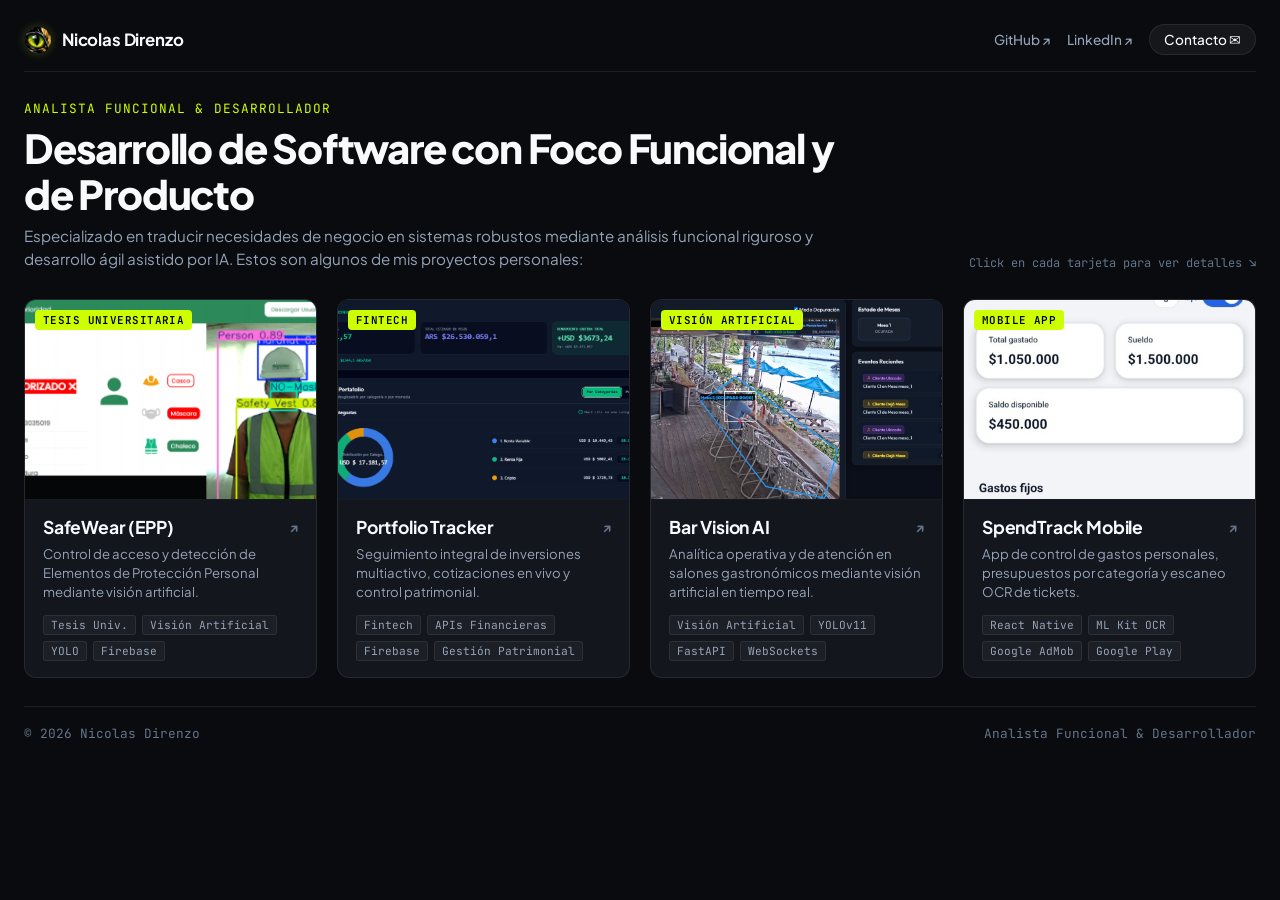
==== commit aee36955: "a" ====
--- a/index.html
+++ b/index.html
@@ -4,11 +4,11 @@
   <meta charset="UTF-8">
   <meta name="viewport" content="width=device-width, initial-scale=1.0">
   <title>Nicolas Direnzo | Analista Funcional & Desarrollador</title>
-  <meta name="description" content="Portfolio de Nicolas Direnzo: Analista Funcional & Desarrollador. Proyectos en Fintech, Visión Artificial, Mobile y SaaS.">
+  <meta name="description" content="Portfolio de Nicolas Direnzo: Analista Funcional & Desarrollador. Proyectos en Visión Artificial, Fintech y Mobile.">
 
   <!-- Open Graph -->
   <meta property="og:title" content="Nicolas Direnzo - Analista Funcional & Desarrollador">
-  <meta property="og:description" content="Proyectos de software con foco en producto: fintech, visión computacional, mobile y SaaS.">
+  <meta property="og:description" content="Proyectos de software con foco en producto: visión computacional, fintech y mobile.">
   <meta property="og:type" content="website">
 
   <!-- Fonts -->
@@ -43,7 +43,7 @@
         <span class="hero-role">Analista Funcional & Desarrollador</span>
         <h1 class="hero-name">Desarrollo de Software con Foco Funcional y de Producto</h1>
         <p class="hero-desc">
-          Especializado en traducir necesidades de negocio en sistemas robustos mediante análisis funcional y desarrollo ágil asistido por IA. Estos son algunos de mis proyectos personales:
+          Especializado en traducir necesidades de negocio en sistemas robustos mediante análisis funcional riguroso y desarrollo ágil asistido por IA. Estos son algunos de mis proyectos personales:
         </p>
       </div>
       <div class="hero-hint">
@@ -51,10 +51,35 @@
       </div>
     </section>
 
-    <!-- 4 Horizontal Project Cards (Order: Portfolio Tracker, Bar Vision, SpendTrack, Turnos Express) -->
+    <!-- 4 Horizontal Project Cards (Order: SafeWear EPP, Portfolio Tracker, Bar Vision, SpendTrack Mobile) -->
     <section class="cards-row-grid">
 
-      <!-- 1. PORTFOLIO TRACKER -->
+      <!-- 1. SAFESWEAR EPP (TESIS UNIVERSITARIA) -->
+      <div class="card-item" data-project="safewear-epp">
+        <div class="card-thumb">
+          <img src="assets/projects/safewear_epp.png" alt="SafeWear Control de EPP" class="card-img">
+          <span class="card-overlay-badge">Tesis Universitaria</span>
+        </div>
+        <div class="card-content">
+          <div>
+            <div class="card-title">
+              <span>SafeWear (EPP)</span>
+              <span class="card-action-icon">↗</span>
+            </div>
+            <p class="card-tagline">
+              Control de acceso y detección de Elementos de Protección Personal mediante visión artificial.
+            </p>
+          </div>
+          <div class="card-tags">
+            <span class="tag-pill">Tesis Univ.</span>
+            <span class="tag-pill">Visión Artificial</span>
+            <span class="tag-pill">YOLO</span>
+            <span class="tag-pill">Firebase</span>
+          </div>
+        </div>
+      </div>
+
+      <!-- 2. PORTFOLIO TRACKER -->
       <div class="card-item" data-project="portfolio-tracker">
         <div class="card-thumb">
           <img src="assets/projects/portfolio_tracker.png" alt="Portfolio Tracker" class="card-img">
@@ -79,7 +104,7 @@
         </div>
       </div>
 
-      <!-- 2. BAR VISION AI -->
+      <!-- 3. BAR VISION AI -->
       <div class="card-item" data-project="bar-vision">
         <div class="card-thumb">
           <img src="assets/projects/bar_vision.png" alt="Bar Vision AI" class="card-img">
@@ -104,7 +129,7 @@
         </div>
       </div>
 
-      <!-- 3. SPENDTRACK MOBILE -->
+      <!-- 4. SPENDTRACK MOBILE -->
       <div class="card-item" data-project="spendtrack-mobile">
         <div class="card-thumb">
           <img src="assets/projects/spendtrack_mobile.jpg" alt="SpendTrack Mobile" class="card-img">
@@ -125,31 +150,6 @@
             <span class="tag-pill">ML Kit OCR</span>
             <span class="tag-pill">Google AdMob</span>
             <span class="tag-pill">Google Play</span>
-          </div>
-        </div>
-      </div>
-
-      <!-- 4. TURNOS EXPRESS -->
-      <div class="card-item" data-project="turnos">
-        <div class="card-thumb">
-          <img src="assets/projects/turnos_mobile.png" alt="Turnos Express" class="card-img">
-          <span class="card-overlay-badge">SaaS Booking</span>
-        </div>
-        <div class="card-content">
-          <div>
-            <div class="card-title">
-              <span>Turnos Express</span>
-              <span class="card-action-icon">↗</span>
-            </div>
-            <p class="card-tagline">
-              Plataforma web de reserva táctil de turnos en 3 pasos para salones de estética, pestañas y uñas.
-            </p>
-          </div>
-          <div class="card-tags">
-            <span class="tag-pill">SaaS</span>
-            <span class="tag-pill">Firebase Firestore</span>
-            <span class="tag-pill">Reservas en Tiempo Real</span>
-            <span class="tag-pill">Mobile-First</span>
           </div>
         </div>
       </div>
--- a/styles.css
+++ b/styles.css
@@ -220,6 +220,10 @@
 }
 
 /* Specific Thumbnail Focal Points */
+.card-item[data-project="safewear-epp"] .card-img {
+  object-position: 70% center; /* Focuses on the real-time detection & compliance */
+}
+
 .card-item[data-project="portfolio-tracker"] .card-img {
   object-position: center 78%; /* Centers directly on the Donut / Pie Chart */
 }
@@ -464,6 +468,10 @@
 }
 
 /* Project-Specific Modal Landscape Focal Points */
+.modal-card[data-current-project="safewear-epp"] .modal-media-pane img {
+  object-position: center center;
+}
+
 .modal-card[data-current-project="portfolio-tracker"] .modal-media-pane img {
   object-position: center 78%; /* Shows Donut / Pie Chart & Category breakdown prominently */
 }
